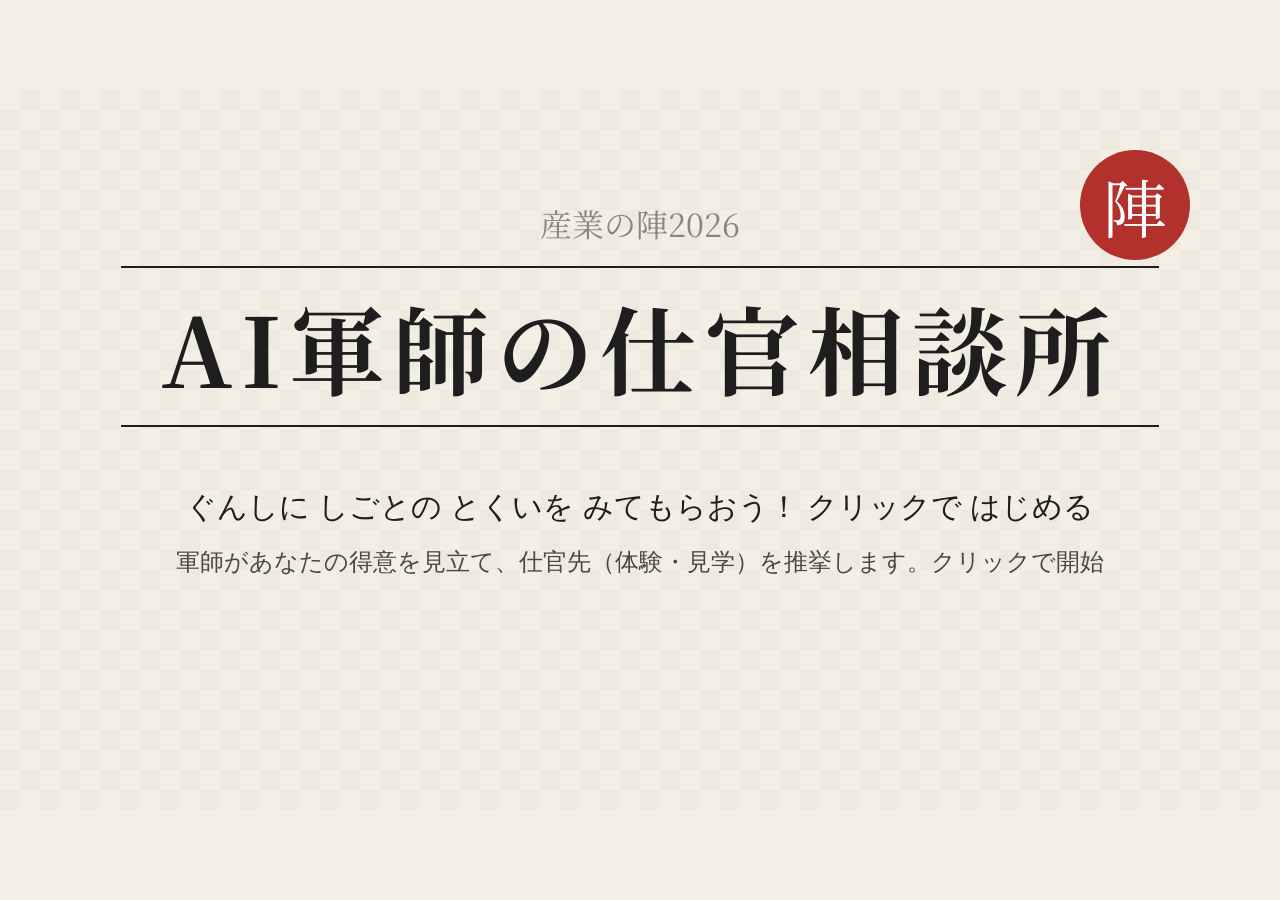
==== sj2026-gunshi/index.html @ 860c7b77 "AI軍師ゲーム v2: 年齢6段階・三の陣ドラッグ化・デモアニメ（PRJ-110） - 診断ロジック v2: 年齢 6 段階（未就学児〜大人以上）、閾値 6 組×4 ゲーム、scoreGame(gam" ====
<!doctype html>
<html lang="ja">
<head>
<meta charset="utf-8">
<meta name="viewport" content="width=device-width, initial-scale=1">
<meta name="robots" content="noindex,nofollow">
<title>AI軍師の仕官相談所</title>
<link rel="preconnect" href="https://fonts.googleapis.com">
<link rel="preconnect" href="https://fonts.gstatic.com" crossorigin>
<!-- Web フォント（D-27）: 非ブロック読込。media=print の間は描画を待たず、読めたら all に切替。失敗時は print.css の font-family フォールバック -->
<link rel="stylesheet" href="https://fonts.googleapis.com/css2?family=BIZ+UDPGothic:wght@400;700&family=Noto+Serif+JP:wght@400;700;900&display=swap" media="print" onload="this.media='all'">
<link rel="stylesheet" href="css/game.css">
<link rel="stylesheet" href="css/demo.css">
<link rel="stylesheet" href="css/print.css" media="all">
</head>
<body>
<div id="app"><div id="stage"></div></div>
<div id="sheet"></div>
<!-- 読込順は固定: params → data → logic（PRJ-105 無変更コピー）→ ゲーム -->
<script src="shindan/shindan_params.js"></script>
<script src="shindan/shindan_data.js"></script>
<script src="shindan/shindan_logic.js"></script>
<script src="js/texts.js"></script>
<script src="js/pure.js"></script>
<script src="js/demo.js"></script>
<script src="js/stage.js"></script>
<script src="js/net.js"></script>
<script src="js/g1.js"></script>
<script src="js/g2.js"></script>
<script src="js/g3.js"></script>
<script src="js/g4.js"></script>
<script src="js/result.js"></script>
<script src="js/app.js"></script>
</body>
</html>
---- sj2026-gunshi/css/game.css ----
/* 産業の陣2026 AI軍師の仕官相談所 — 画面（和風シンプル。A-4）。画像・Web フォント・CDN なし */
:root {
  --washi: #f4efe4; --sumi: #1e1e1e; --usuzumi: #8a8580; --shu: #b3312c; --ai: #1f3a5c;
  --matsu: #3d6b4f; --kin: #a8873a; --ita: #d9b98a;
  --mincho: "Yu Mincho", "Hiragino Mincho ProN", "Noto Serif JP", serif;
  --gothic: "Yu Gothic UI", "Meiryo", "Hiragino Sans", sans-serif;
}
* { box-sizing: border-box; }
html, body { margin: 0; padding: 0; width: 100%; height: 100%; overflow: hidden; background: var(--washi); color: var(--sumi); font-family: var(--gothic); }
#app { position: fixed; inset: 0; overflow: hidden; background: var(--washi); }
#stage {
  position: absolute; left: 0; top: 0; width: 1280px; height: 720px; transform-origin: 0 0; overflow: hidden;
  font-size: 24px; user-select: none; -webkit-user-select: none;
  background-color: var(--washi);
  background-image: linear-gradient(45deg, rgba(30,30,30,.025) 25%, transparent 25%, transparent 75%, rgba(30,30,30,.025) 75%),
                    linear-gradient(45deg, rgba(30,30,30,.025) 25%, transparent 25%, transparent 75%, rgba(30,30,30,.025) 75%);
  background-size: 40px 40px; background-position: 0 0, 20px 20px;
}
#stage > * { position: absolute; }
.screen { inset: 0; padding: 40px 60px; text-align: center; }
h1, h2, h3 { font-family: var(--mincho); font-weight: 700; margin: 0; }

/* ボタン */
.btn { font-family: var(--gothic); font-size: 26px; min-width: 64px; min-height: 64px; padding: 10px 28px; border: 2px solid var(--ai);
  border-radius: 6px; background: var(--ai); color: #fff; cursor: pointer; }
.btn:hover { border-width: 4px; padding: 8px 26px; }
.btn.big { font-size: 32px; min-width: 260px; min-height: 84px; }
.btn.sub { background: var(--washi); color: var(--ai); }
.btn.small { font-size: 22px; min-height: 48px; padding: 6px 16px; }
.btn:disabled { opacity: .45; cursor: default; }

/* 枠（墨線＋角の菱形） */
.frame, .s3 .card, .s4-card, .s2-fig { border: 2px solid var(--sumi); position: relative; }

/* S0 */
.s0 { cursor: pointer; padding-top: 110px; }
.s0-seal { position: absolute; left: 1080px; top: 60px; width: 110px; height: 110px; border-radius: 50%; background: var(--shu); color: #fff;
  font-family: var(--mincho); font-size: 64px; line-height: 110px; text-align: center; }
.s0-sub { font-family: var(--mincho); font-size: 32px; color: var(--usuzumi); }
.s0-title { font-size: 96px; letter-spacing: .08em; margin: 20px 0 60px; border-top: 2px solid var(--sumi); border-bottom: 2px solid var(--sumi); display: inline-block; padding: 10px 40px; }
.s0-child { font-size: 30px; margin-bottom: 18px; }
.s0-adult { font-size: 24px; color: #4a4744; }
.s0-test { margin-top: 30px; font-size: 22px; color: var(--shu); }

/* S1 */
.s1-q { font-family: var(--mincho); font-size: 40px; margin: 18px 0 16px; }
.s1-days { display: flex; justify-content: center; gap: 24px; }
.s1-days .btn { background: var(--washi); color: var(--ai); font-size: 34px; min-width: 180px; }
.s1-days .btn.on { background: var(--ai); color: #fff; }
.s1 { padding-left: 40px; padding-right: 40px; }
/* 年齢 6 択: 3 列×2 行（380×120・間隔 30。PRJ-110 §3-4） */
.s1-ages { display: grid; grid-template-columns: repeat(3, 380px); gap: 30px; justify-content: center; margin-top: 10px; }
.s1-agecell { width: 380px; }
.s1-ages .btn { width: 380px; height: 120px; font-size: 34px; }
.s1-help { font-size: 22px; margin-top: 10px; color: #4a4744; }
.s1-wait { margin-top: 30px; font-size: 26px; color: var(--usuzumi); }

/* S2 説明（PRJ-110 B-3: 図枠 640×360 のデモ。縦 進行 40／陣名 72〜136／図 150〜510／説明 522〜592／時間 598〜626／はじめ！ 636〜700） */
.s2-prog { font-size: 24px; line-height: 28px; color: var(--usuzumi); }
.s2-name { font-size: 56px; line-height: 64px; margin: 4px 0 14px; }
.s2-fig { width: 640px; height: 360px; margin: 0 auto 12px; padding: 0; overflow: hidden; background: #fffaf0; }
.s2-text { font-size: 26px; line-height: 1.35; max-width: 1100px; margin: 0 auto 6px; }
.s2-time { display: inline-block; font-size: 22px; line-height: 28px; color: #4a4744; margin-bottom: 10px; }
.s2-help { display: inline-block; font-size: 22px; line-height: 28px; color: #4a4744; margin: 0 24px 10px 0; }
.s2 .btn.big { display: block; margin: 0 auto; min-height: 64px; font-size: 30px; padding: 6px 28px; }
.s2 .btn.big:hover { padding: 4px 26px; }

/* 重ね札 */
.overlay { inset: 0; display: flex; align-items: center; justify-content: center; z-index: 50; }
.overlay.count { font-family: var(--mincho); font-size: 220px; color: var(--shu); background: rgba(244,239,228,.7); }
.overlay.endmark { font-family: var(--mincho); font-size: 120px; color: #fff; }
.overlay.endmark::before { content: ""; position: absolute; width: 560px; height: 240px; background: var(--shu); border-radius: 12px; z-index: -1; }
.overlay.endmark.done::before { background: var(--ai); }
.overlay.ask { background: rgba(30,30,30,.35); }
.ask-box, .staff-box { background: var(--washi); border: 2px solid var(--sumi); padding: 40px 60px; text-align: center; min-width: 520px; }
.ask-text { font-family: var(--mincho); font-size: 48px; margin-bottom: 20px; }
.ask-bar { height: 12px; background: #ddd6c8; margin-bottom: 24px; }
.ask-fill { height: 100%; background: var(--shu); animation: shrink linear forwards; }
@keyframes shrink { from { width: 100%; } to { width: 0; } }
.overlay.staff { background: rgba(30,30,30,.45); z-index: 80; }
.staff-box { text-align: left; font-size: 22px; }
.staff-box h3 { font-size: 30px; margin-bottom: 12px; }
.staff-line { margin: 6px 0; }
.staff-row { margin-top: 14px; display: flex; gap: 10px; align-items: center; }
.staff-row input { font-size: 22px; padding: 6px; width: 200px; }

/* 陣の上部 */
.game { inset: 0; }
.game > * { position: absolute; }
.hud { left: 0; top: 0; width: 1280px; height: 80px; position: absolute; border-bottom: 2px solid var(--sumi); background: rgba(244,239,228,.92); z-index: 5; }
.hud-title { position: absolute; left: 30px; top: 18px; font-family: var(--mincho); font-size: 34px; font-weight: 700; }
.hud-bar { position: absolute; left: 400px; top: 30px; width: 560px; height: 20px; border: 2px solid var(--sumi); background: #fff; }
.hud-fill { height: 100%; width: 100%; background: var(--ai); }
.hud-sec { position: absolute; left: 975px; top: 18px; font-size: 34px; width: 70px; }
.hud-prog { position: absolute; right: 30px; top: 24px; font-size: 24px; color: #4a4744; }
.hud.warn .hud-fill { background: var(--shu); } .hud.warn .hud-sec { color: var(--shu); }

/* 一の陣 */
.g1-svg { position: absolute; left: 0; top: 0; width: 1280px; height: 720px; touch-action: none; }
.g1-board { fill: var(--ita); stroke: var(--sumi); stroke-width: 2; }
.g1-band { fill: none; stroke: rgba(255,255,255,.55); stroke-linecap: round; stroke-linejoin: round; }
.g1-ink { fill: none; stroke: var(--sumi); stroke-width: 4; stroke-linecap: round; }
.g1-trace { fill: none; stroke: var(--ai); stroke-width: 3; opacity: .7; }
.g1-start { fill: var(--shu); } .g1-end { fill: var(--sumi); } .g1-mark { fill: none; stroke: var(--shu); stroke-width: 3; }
.g1-count { left: 1110px; top: 600px; font-size: 32px; font-family: var(--mincho); }

/* 二の陣 */
.g2-board { border: 2px solid var(--sumi); background: #efe6d2; }
.g2-tray { border: 2px dashed var(--usuzumi); }
.g2-shadow { background: #b9b2a6; }
.g2-part { background: var(--ita); border: 2px solid var(--sumi); cursor: grab; touch-action: none; z-index: 3; }
.g2-part.drag { z-index: 10; box-shadow: 4px 4px 0 rgba(30,30,30,.25); }
.g2-part.fixed { cursor: default; background: #e6c899; z-index: 2; }
.tri { clip-path: polygon(0 0, 0 100%, 100% 100%); }
.g2-part.tri { border: 0; background: linear-gradient(45deg, var(--sumi) 0, var(--ita) 0); background: var(--ita); }
.shake { animation: shake .35s; }
@keyframes shake { 0%,100% { margin-left: 0; } 25% { margin-left: -10px; } 75% { margin-left: 10px; } }

/* 三の陣 v2（PRJ-110 B-2: ドラッグ・レーン 1〜3・蔵 2〜5・影・自動 missed の表示） */
.g3 { touch-action: none; }
.g3-belt { background: repeating-linear-gradient(90deg, #c9c2b5 0 38px, #bdb5a7 38px 40px); border-top: 2px solid var(--sumi); border-bottom: 2px solid var(--sumi); }
.g3-bin { border: 2px solid var(--sumi); background: rgba(255,255,255,.4); text-align: center; }
.g3-mark { font-size: 80px; margin-top: 18px; line-height: 1; }
.g3-name { font-family: var(--mincho); font-size: 34px; margin-top: 10px; }
.g3-box { width: 90px; height: 90px; background: #fff; border: 2px solid var(--sumi); text-align: center; line-height: 86px; font-size: 52px; z-index: 3; }
.g3-box.held { z-index: 10; box-shadow: 4px 4px 0 rgba(30,30,30,.25); }
.g3-box.drop { transition: left .35s, top .35s, opacity .35s; opacity: .2; }
.g3-box.fall { transition: top .5s ease-in, opacity .5s; opacity: 0; }
.g3-shadow { display: none; width: 90px; height: 90px; border: 2px dashed var(--usuzumi); z-index: 2; }
.g3-miss { font-family: var(--mincho); font-size: 48px; font-weight: 700; color: var(--shu); text-align: center; line-height: 100px; z-index: 11;
  animation: g3miss .9s ease-out forwards; }
@keyframes g3miss { 0% { opacity: 0; transform: translateY(20px); } 20% { opacity: 1; transform: translateY(0); } 70% { opacity: 1; } 100% { opacity: 0; } }
.c-shu { color: var(--shu); } .c-ai { color: var(--ai); } .c-matsu { color: var(--matsu); } .c-kin { color: var(--kin); } .c-sumi { color: var(--sumi); }

/* 四の陣 */
.g4-cell { position: absolute; border: 1px solid var(--usuzumi); background: #fffaf0; font-size: 28px; text-align: center; line-height: 88px; }
.g4-cell.wall { background: #7d746a; color: #fff; font-family: var(--mincho); }
.g4-goal { position: absolute; background: var(--kin); color: #fff; text-align: center; line-height: 70px; font-family: var(--mincho); font-size: 34px; }
.g4-lift { position: absolute; background: var(--ai); color: #fff; border-radius: 8px; text-align: center; line-height: 74px; font-size: 34px; transition: left .25s, top .25s; z-index: 2; }
.g4-grid { border: 2px solid var(--sumi); }
.g4-panel { border: 2px solid var(--sumi); padding: 20px; background: rgba(255,255,255,.4); }
.g4-label { font-size: 24px; margin-bottom: 10px; }
.g4-slots { display: flex; gap: 8px; margin-bottom: 20px; }
.g4-slot { width: 56px; height: 64px; border: 2px solid var(--sumi); background: #fff; font-size: 36px; text-align: center; line-height: 60px; }
.g4-btns { display: grid; grid-template-columns: repeat(4, 96px); gap: 12px; margin-bottom: 16px; }
.g4-btns .btn { font-size: 40px; text-align: center; line-height: 44px; }
.g4-del, .g4-go { display: inline-block; margin-right: 12px; text-align: center; line-height: 44px; }
.g4-go { background: var(--shu); border-color: var(--shu); font-size: 32px; }
.g4-msg { margin-top: 18px; font-size: 30px; color: var(--shu); min-height: 40px; }

/* S3 問い */
.s3-head { font-size: 26px; color: var(--usuzumi); }
.s3-text { font-size: 48px; margin: 16px 0 40px; }
.s3-cards { display: flex; justify-content: center; gap: 18px; }
.s3 .card { background: #fffaf0; color: var(--sumi); border-color: var(--sumi); width: 210px; min-height: 260px; display: flex; flex-direction: column; align-items: center; justify-content: flex-start; padding: 14px 10px; }
.s3-cards.n3 .card { width: 320px; }
.card-no { font-size: 22px; color: var(--usuzumi); align-self: flex-start; }
.card-icon svg { width: 120px; height: 90px; }
.card-label { font-size: 26px; margin-top: 10px; line-height: 1.4; }
.s3-hint { margin-top: 30px; font-size: 22px; color: #4a4744; }
.i-ita { fill: var(--ita); stroke: var(--sumi); stroke-width: 2; } .i-line { fill: none; stroke: var(--sumi); stroke-width: 3; }
.i-spark { fill: var(--shu); } .i-paper { fill: #fff; stroke: var(--sumi); stroke-width: 2; } .i-fill { fill: var(--sumi); } .i-q { font-size: 44px; text-anchor: middle; fill: var(--usuzumi); }

/* S4 見立て */
.s4 { padding-top: 24px; }
.s4-head { font-family: var(--mincho); font-size: 34px; }
.s4-type { margin: 10px auto 10px; }
.s4-main { font-family: var(--mincho); font-size: 76px; font-weight: 700; color: var(--shu); }
.s4-kana { font-size: 24px; color: #4a4744; }
.s4-sub { font-size: 30px; margin-top: 4px; }
.s4-msg { font-size: 24px; color: var(--shu); margin-bottom: 6px; }
.s4-cards { display: flex; gap: 12px; justify-content: center; margin: 10px 0 18px; }
.s4-card { width: 220px; min-height: 190px; background: #fffaf0; padding: 10px; text-align: left; font-size: 20px; }
.s4-card.honmei { border: 4px solid var(--kin); }
.s4-hon { color: var(--kin); font-weight: 700; font-size: 22px; }
.s4-kind { color: #4a4744; }
.s4-pname { font-weight: 700; font-size: 22px; line-height: 1.35; }
.s4-ename { font-size: 18px; color: #4a4744; margin-top: 4px; }
.s4-btns { display: flex; gap: 30px; justify-content: center; }
.s5 { left: 340px; top: 230px; width: 600px; padding: 40px; background: var(--washi); border: 2px solid var(--sumi); text-align: center; z-index: 40; }
.s5-text { font-family: var(--mincho); font-size: 40px; margin-bottom: 24px; }

/* デバッグ表示（?debug=1） */
.debug { position: fixed; right: 0; bottom: 0; max-width: 460px; max-height: 60vh; overflow: auto; margin: 0; padding: 6px;
  font: 11px/1.3 monospace; background: rgba(255,255,255,.9); color: #000; border: 1px solid #888; z-index: 999; }

/* 推挙状（画面では非表示。見た目・寸法は print.css〔media=all〕に集約。ここは画面外配置と計測用だけ） */
#sheet { display: none; width: 186mm; }
#sheet.measure { display: block; position: absolute; left: -10000px; top: 0; visibility: hidden; }
---- sj2026-gunshi/css/demo.css ----
/* 説明画面 S2 のデモアニメ（PRJ-110 §3-5・付録 B-3。PRJ-109 demo_proto から移植）。
   色・書体は game.css の変数と部品（.hud .g1-* .g2-* .g3-* .g4-* .c-*）を使い、ここでは重複定義しない（R-7: @font-face・font-family を書かない）。
   図枠 .s2-fig（640×360）の中に 1280×720 の論理座標を 0.5 倍で描く。動きはすべて CSS keyframes。
   DOM は js/demo.js が組み、S2 を離れるときに unmount で丸ごと外す（R-6。ゲーム中は走らない） */
.demo-stage { position: relative; width: 100%; height: 100%; overflow: hidden; pointer-events: none; }
.demo-inner { position: absolute; left: 0; top: 0; width: 1280px; height: 720px; transform: scale(.5); transform-origin: 0 0; background: var(--washi); }
.demo-inner > * { position: absolute; }
.demo-inner .hud-fill { width: 100%; }

/* 手カーソル（矢印＋押している間の朱の輪） */
.dm-cur { width: 36px; height: 48px; z-index: 30; }
.dm-cur svg { position: absolute; left: -3px; top: -3px; width: 36px; height: 48px; filter: drop-shadow(2px 2px 0 rgba(30,30,30,.25)); }
.dm-cur path { fill: #fff; stroke: var(--sumi); stroke-width: 2; stroke-linejoin: round; }
.dm-cur .ring { position: absolute; left: -17px; top: -17px; width: 34px; height: 34px; border-radius: 50%; border: 3px solid var(--shu); opacity: 0; }

/* ---- d1 一の陣（5 秒）: カーソルが墨線をなぞり、なぞった跡（藍）が残る ---- */
.dm-d1 .g1-band { stroke-width: 24; }
.dm-trace { fill: none; stroke: var(--ai); stroke-width: 10; stroke-linecap: round; opacity: .55; stroke-dasharray: 100; stroke-dashoffset: 100; animation: dm-d1trace 5s linear infinite; }
.dm-d1cur { offset-path: path("M290 500 Q640 240 990 500"); offset-rotate: 0deg; offset-anchor: 0 0; animation: dm-d1cur 5s linear infinite; }
.dm-d1cur .ring { animation: dm-d1ring 5s linear infinite; }
@keyframes dm-d1cur   { 0% { offset-distance: 0%; opacity: 0; } 10% { offset-distance: 0%; opacity: 1; } 20% { offset-distance: 0%; } 84% { offset-distance: 100%; } 100% { offset-distance: 100%; opacity: 1; } }
@keyframes dm-d1trace { 0%, 20% { stroke-dashoffset: 100; } 84%, 100% { stroke-dashoffset: 0; } }
@keyframes dm-d1ring  { 0%, 18% { opacity: 0; transform: scale(.5); } 20%, 84% { opacity: 1; transform: scale(1); } 86%, 100% { opacity: 0; } }

/* ---- d2 二の陣（5 秒）: 置き場の立て板を影へドラッグ、吸着して固定色に ---- */
.dm-d2part { animation: dm-d2part 5s ease-in-out infinite; }
.dm-d2cur { animation: dm-d2cur 5s ease-in-out infinite; }
.dm-d2cur .ring { animation: dm-d2ring 5s linear infinite; }
@keyframes dm-d2part { 0%, 20% { transform: translate(0,0); box-shadow: none; background: var(--ita); }
  22% { box-shadow: 4px 4px 0 rgba(30,30,30,.25); }
  70% { transform: translate(-730px, 80px); box-shadow: 4px 4px 0 rgba(30,30,30,.25); background: var(--ita); }
  76%, 100% { transform: translate(-730px, 80px); box-shadow: none; background: #e6c899; } }
@keyframes dm-d2cur  { 0% { left: 700px; top: 440px; } 16%, 20% { left: 980px; top: 330px; } 70%, 100% { left: 250px; top: 410px; } }
@keyframes dm-d2ring { 0%, 18% { opacity: 0; transform: scale(.5); } 20%, 72% { opacity: 1; transform: scale(1); } 74%, 100% { opacity: 0; } }

/* ---- d3 三の陣（6 秒。レーン別 3 本 d3-1／d3-2／d3-3）: 荷をつかむ → 押さえている間も影（元の位置）がベルトを進む → 同じマークの蔵へ落とす ----
   盤面は pure.js の g3Layout（ベルト y・蔵の矩形）と同じ。背景の荷はベルトを 6 秒で通過（約 232px/秒。実ゲームより速い） */
.dm-flow { animation: dm-flow 6s linear infinite; }
.dm-shadow { width: 90px; height: 90px; border: 2px dashed var(--usuzumi); z-index: 2; opacity: 0; animation: dm-flow 6s linear infinite, dm-shadowop 6s linear infinite; }
.dm-d3box { z-index: 6; }
.dm-d3cur .ring { animation: dm-d3ring 6s linear infinite; }
@keyframes dm-flow { from { transform: translateX(-90px); } to { transform: translateX(1300px); } }
@keyframes dm-shadowop { 0%, 26.6% { opacity: 0; } 26.7%, 60% { opacity: 1; } 60.1%, 100% { opacity: 0; } }
@keyframes dm-d3ring { 0%, 25% { opacity: 0; transform: scale(.5); } 27%, 60% { opacity: 1; transform: scale(1); } 62%, 100% { opacity: 0; } }
/* d3-1: 1 レーン（ベルト y 240・荷 y 245）・蔵 2（幅 590）。▲ を二番蔵（中心 x 945・y 590）へ */
.dm-d3a-box { animation: dm-d3a-box 6s linear infinite; }
.dm-d3a-cur { animation: dm-d3a-cur 6s ease-in-out infinite; }
@keyframes dm-d3a-box { 0% { transform: translate(-90px, 0); opacity: 1; } 26.7% { transform: translate(281px, 0); }
  36.7% { transform: translate(420px, 0); box-shadow: 4px 4px 0 rgba(30,30,30,.25); }
  60% { transform: translate(900px, 300px); opacity: 1; box-shadow: 4px 4px 0 rgba(30,30,30,.25); }
  66% { transform: translate(900px, 300px); opacity: .2; box-shadow: none; } 66.1%, 100% { opacity: 0; transform: translate(900px, 300px); } }
@keyframes dm-d3a-cur { 0%, 8% { left: 640px; top: 440px; } 26.7% { left: 326px; top: 290px; } 36.7% { left: 465px; top: 290px; }
  60%, 66% { left: 945px; top: 590px; } 80%, 100% { left: 640px; top: 440px; } }
/* d3-2: 2 レーン（ベルト y 170／290）・蔵 3（幅 386.67）。2 本目の ■ を三番蔵（中心 x 1047・y 590）へ */
.dm-d3b-box { animation: dm-d3b-box 6s linear infinite; }
.dm-d3b-cur { animation: dm-d3b-cur 6s ease-in-out infinite; }
@keyframes dm-d3b-box { 0% { transform: translate(-90px, 0); opacity: 1; } 26.7% { transform: translate(281px, 0); }
  36.7% { transform: translate(420px, 0); box-shadow: 4px 4px 0 rgba(30,30,30,.25); }
  60% { transform: translate(1002px, 250px); opacity: 1; box-shadow: 4px 4px 0 rgba(30,30,30,.25); }
  66% { transform: translate(1002px, 250px); opacity: .2; box-shadow: none; } 66.1%, 100% { opacity: 0; transform: translate(1002px, 250px); } }
@keyframes dm-d3b-cur { 0%, 8% { left: 640px; top: 440px; } 26.7% { left: 326px; top: 340px; } 36.7% { left: 465px; top: 340px; }
  60%, 66% { left: 1047px; top: 590px; } 80%, 100% { left: 640px; top: 440px; } }
/* d3-3: 3 レーン（ベルト y 130／240／350）・蔵 4（幅 285）。2 本目の ◆ を四番蔵（中心 x 1097・y 590）へ */
.dm-d3c-box { animation: dm-d3c-box 6s linear infinite; }
.dm-d3c-cur { animation: dm-d3c-cur 6s ease-in-out infinite; }
@keyframes dm-d3c-box { 0% { transform: translate(-90px, 0); opacity: 1; } 26.7% { transform: translate(281px, 0); }
  36.7% { transform: translate(420px, 0); box-shadow: 4px 4px 0 rgba(30,30,30,.25); }
  60% { transform: translate(1052px, 300px); opacity: 1; box-shadow: 4px 4px 0 rgba(30,30,30,.25); }
  66% { transform: translate(1052px, 300px); opacity: .2; box-shadow: none; } 66.1%, 100% { opacity: 0; transform: translate(1052px, 300px); } }
@keyframes dm-d3c-cur { 0%, 8% { left: 640px; top: 460px; } 26.7% { left: 326px; top: 290px; } 36.7% { left: 465px; top: 290px; }
  60%, 66% { left: 1097px; top: 590px; } 80%, 100% { left: 640px; top: 460px; } }

/* ---- d4 四の陣（6 秒）: 命令ボタンを押すたびにタイルが並び、「しゅつじん」でフォークリフトが 1 手 0.3 秒で動く ---- */
.dm-d4 .g4-cell { width: 90px; height: 90px; }
.dm-d4 .g4-goal { width: 70px; height: 70px; }
.dm-d4 .g4-lift { width: 74px; height: 74px; transition: none; animation: dm-d4lift 6s linear infinite; }
.dm-d4 .g4-slot span { opacity: 0; }
.dm-d4 .g4-msg { margin: 0; opacity: 0; animation: dm-d4msg 6s linear infinite; }
.dm-btn { font-size: 40px; width: 96px; height: 64px; line-height: 60px; text-align: center; border: 2px solid var(--ai); border-radius: 6px; background: var(--ai); color: #fff; }
.dm-btn.dm-del { font-size: 22px; width: 140px; }
.dm-btn.dm-go { background: var(--shu); border-color: var(--shu); font-size: 32px; width: 140px; }
.dm-d4cur { animation: dm-d4cur 6s ease-in-out infinite; }
.dm-d4cur .ring { animation: dm-d4ring 6s linear infinite; }
.dm-s1 span { animation: dm-d4s1 6s step-end infinite; } .dm-s2 span { animation: dm-d4s2 6s step-end infinite; } .dm-s3 span { animation: dm-d4s3 6s step-end infinite; }
.dm-s4 span { animation: dm-d4s4 6s step-end infinite; } .dm-s5 span { animation: dm-d4s5 6s step-end infinite; }
@keyframes dm-d4s1 { 0% { opacity: 0; } 8.3% { opacity: 1; } 92% { opacity: 0; } 100% { opacity: 0; } }
@keyframes dm-d4s2 { 0% { opacity: 0; } 16.7% { opacity: 1; } 92% { opacity: 0; } 100% { opacity: 0; } }
@keyframes dm-d4s3 { 0% { opacity: 0; } 25% { opacity: 1; } 92% { opacity: 0; } 100% { opacity: 0; } }
@keyframes dm-d4s4 { 0% { opacity: 0; } 33.3% { opacity: 1; } 92% { opacity: 0; } 100% { opacity: 0; } }
@keyframes dm-d4s5 { 0% { opacity: 0; } 41.7% { opacity: 1; } 92% { opacity: 0; } 100% { opacity: 0; } }
@keyframes dm-d4cur { 0% { left: 900px; top: 520px; } 5%, 20% { left: 710px; top: 312px; } 23%, 45% { left: 1034px; top: 312px; } 48%, 90% { left: 870px; top: 402px; } 100% { left: 900px; top: 520px; } }
@keyframes dm-d4ring { 0%, 8% { opacity: 0; } 8.3%, 11% { opacity: 1; } 11.3%, 16.4% { opacity: 0; } 16.7%, 19.4% { opacity: 1; } 19.7%, 24.7% { opacity: 0; }
  25%, 27.7% { opacity: 1; } 28%, 33% { opacity: 0; } 33.3%, 36% { opacity: 1; } 36.3%, 41.4% { opacity: 0; } 41.7%, 44.4% { opacity: 1; } 44.7%, 52.7% { opacity: 0; }
  53%, 56% { opacity: 1; } 56.3%, 100% { opacity: 0; } }
/* フォークリフト: (0,4)→(0,3)→(0,2)→(1,2)→(2,2)→(3,2)=荷 */
@keyframes dm-d4lift { 0%, 58% { left: 108px; top: 508px; } 63% { left: 108px; top: 418px; } 68% { left: 108px; top: 328px; } 73% { left: 198px; top: 328px; }
  78% { left: 288px; top: 328px; } 83%, 92% { left: 378px; top: 328px; } 92.1%, 100% { left: 108px; top: 508px; } }
@keyframes dm-d4msg { 0%, 82% { opacity: 0; } 84%, 92% { opacity: 1; } 93%, 100% { opacity: 0; } }
---- sj2026-gunshi/css/print.css ----
/* 推挙状（設計変更票 #2・A-5 差し替え）。A4 縦・カラー印刷（モノクロでも塗り反転・枠の太さ・文字で読める）
   色は :root のトークン（sangyo-no-jin.jp の 10 色のうち使う分。AC-18'）だけ。短縮形・関数表記・色名は使わない
   画面でも読む（index.html で media=all）: 計測 fit() と印刷の寸法を一致させるため。#sheet の画面外配置と .measure は game.css */
:root {
  --sj-bg-mitate: #F0E9DA;       /* 見立て箱の地（生成り） */
  --sj-paper: #FFFFFF;      /* 紙の白 */
  --sj-ink: #222222;        /* 本文 */
  --sj-label: #41910F;      /* ラベル塗り・プログラム名の二重下線 */
  --sj-head: #054527;       /* 見出し・罫線・体験タグ・カード枠 */
  --sj-note: #8F7E58;      /* 注記の区切り・個人情報注記 */
  --sj-honmei: #B7282E;        /* 本命の枠と帯 */
  --sj-msg: #760005;   /* 体験 0 件の文言 */
  --sj-mincho: "Noto Serif JP", "Yu Mincho", "Hiragino Mincho ProN", "MS Mincho", serif;
  --sj-gothic: "BIZ UDPGothic", "BIZ UDGothic", "Yu Gothic UI", "Meiryo", sans-serif;
}
@page { size: A4 portrait; margin: 12mm; }

/* ---- 紙（幅 186mm = A4 − 12mm×2） ---- */
#sheet {
  box-sizing: border-box; font-family: var(--sj-gothic); color: var(--sj-ink); background: var(--sj-paper);
  font-size: 9pt; line-height: 1.45; letter-spacing: .02em;
  -webkit-print-color-adjust: exact; print-color-adjust: exact;
}

/* ---- 表題行: 推挙状（左）＋肩書き 2 行（右） ---- */
.sh-head { display: flex; align-items: flex-end; justify-content: space-between; }
.sh-title { font-family: var(--sj-mincho); font-weight: 900; font-size: 30pt; letter-spacing: .1em; color: var(--sj-head); line-height: 1.1; }
.sh-subs { text-align: right; color: var(--sj-head); font-size: 9pt; line-height: 1.4; }
.sh-sub.sub1 { font-weight: 700; }
.sh-sub.sub2 { font-weight: 400; }

/* 二重線（1px 線 2 本・間隔 6px・全幅） */
.sh-rule { box-sizing: content-box; height: 5px; border-top: 1px solid var(--sj-head); border-bottom: 1px solid var(--sj-head); margin: 2mm 0; }

/* メタ行 */
.sh-meta { font-size: 8.5pt; text-align: right; color: var(--sj-ink); margin-bottom: 2mm; }

/* ---- 見立て箱（左 47%）＋軍師の一言（右 50%） ---- */
.sh-mitate-row { display: flex; align-items: stretch; justify-content: space-between; }
.sh-mitate { width: 47%; box-sizing: border-box; border: 2px solid var(--sj-head); border-radius: 16px; background: var(--sj-bg-mitate); padding: 3mm; }
.sh-mitate-h { font-size: 9pt; font-weight: 700; color: var(--sj-head); margin-bottom: 1mm; }
.sh-axis { display: flex; align-items: center; gap: 2mm; }
.sh-axis + .sh-axis { margin-top: 1mm; }
.sh-mark { flex: 0 0 auto; width: 5mm; height: 5mm; box-sizing: border-box; border-radius: 50%; border: 1px solid var(--sj-head);
  font-size: 7.5pt; line-height: 4.6mm; text-align: center; font-weight: 700; letter-spacing: 0; }
.sh-axis.main .sh-mark { background: var(--sj-head); color: var(--sj-paper); }
.sh-axis.sub .sh-mark { background: var(--sj-paper); color: var(--sj-head); }
.sh-word { font-family: var(--sj-mincho); line-height: 1.3; }
.sh-axis.main .sh-word { font-weight: 900; font-size: 20pt; color: var(--sj-head); }
.sh-axis.sub .sh-word { font-weight: 700; font-size: 13pt; color: var(--sj-ink); }
.sh-hitokoto { width: 50%; box-sizing: border-box; }
.sh-hitokoto-h { font-family: var(--sj-mincho); font-weight: 700; font-size: 10pt; color: var(--sj-head); margin-bottom: 1mm; }
.sh-hitokoto-body { font-size: 10.5pt; line-height: 1.6; color: var(--sj-ink); }

/* ---- カード 2 列グリッド ---- */
.sh-grid { display: grid; grid-template-columns: 1fr 1fr; gap: 3mm 4mm; grid-auto-rows: 1fr; margin-top: 3mm; }
.sh-card { position: relative; box-sizing: border-box; background: var(--sj-paper); border: 1px solid var(--sj-head); border-radius: 10px;
  padding: 2.5mm 3mm; page-break-inside: avoid; break-inside: avoid; }
/* 奇数枚目（5 枚目を含む）は左列。前提: .sh-grid の DOM の先頭はカード（.sh-card）であること。
   先頭に別要素を足すと奇数／偶数が反転して逆に効く（.sh-fixedblock は最後に置く）。AC-27 の computed 値 "1" の根拠 */
.sh-grid > .sh-card:nth-child(odd) { grid-column-start: 1; }
.sh-card.honmei { border: 3px solid var(--sj-honmei); }
.sh-c1 { display: flex; align-items: center; gap: 1.5mm; font-size: 9pt; color: var(--sj-ink); }
/* 本命帯: .sh-c1 の flex 末尾（margin-left:auto）に置く。出展者名が長くても帯の幅ぶんだけ折り返すので重ならない（absolute 配置と padding-right の定数は廃止） */
.sh-honmei { flex: 0 0 auto; margin-left: auto; align-self: flex-start; background: var(--sj-honmei); color: var(--sj-paper);
  font-size: 8pt; font-weight: 700; line-height: 1.5; padding: .5mm 2mm; border-radius: 4px; letter-spacing: 0; white-space: nowrap; }
.sh-kind { flex: 0 0 auto; box-sizing: border-box; font-size: 8pt; font-weight: 700; line-height: 1.6; padding: 0 1.5mm; border: 1px solid var(--sj-head); }
.sh-kind.taiken { background: var(--sj-head); color: var(--sj-paper); }
.sh-kind.kengaku { background: var(--sj-paper); color: var(--sj-head); }
.sh-ename { min-width: 0; }
.sh-c2 { font-family: var(--sj-mincho); font-weight: 700; font-size: 12pt; color: var(--sj-head); line-height: 1.3;
  border-bottom: 3px double var(--sj-label); padding-bottom: .5mm; margin: 1mm 0 1.5mm; }
.sh-rows { display: grid; grid-template-columns: 1fr 1fr; gap: 1mm 2mm; }
.sh-row { display: flex; align-items: flex-start; gap: 1.5mm; min-width: 0; }
.sh-label { flex: 0 0 auto; width: 4em; box-sizing: border-box; text-align: center; font-size: 8pt; font-weight: 700; line-height: 1.6;
  color: var(--sj-paper); background: var(--sj-label); border-radius: 4px; letter-spacing: 0; }
.sh-val { min-width: 0; font-size: 9pt; color: var(--sj-ink); line-height: 1.45; }
.sh-c5 { font-size: 7.5pt; line-height: 1.4; color: var(--sj-ink); border-top: 1px dotted var(--sj-note); margin-top: 1.5mm; padding-top: 1mm; }

/* 6 セル目（カードの次のセル）: 体験 0 件の文言＋定型文＋個人情報注記。カードが偶数枚なら 2 列分 */
.sh-fixedblock { box-sizing: border-box; font-size: 8pt; line-height: 1.45; color: var(--sj-ink); padding: 1mm 0; }
.sh-fixedblock.wide { grid-column: 1 / -1; }
.sh-msg { font-size: 9pt; font-weight: 700; color: var(--sj-msg); margin-bottom: 1mm; }
.sh-privacy { font-size: 7pt; color: var(--sj-note); margin-top: 1mm; text-align: right; }

/* fit() の 2 段目 */
#sheet.compact .sh-c5 { font-size: 7pt; line-height: 1.3; }
#sheet.compact .sh-card { padding: 2mm; }
#sheet.compact .sh-hitokoto-body { font-size: 10pt; }

/* ---- 印刷時: ゲーム画面を隠し、#sheet だけを紙に ---- */
@media print {
  html, body { background: var(--sj-paper); overflow: visible; height: auto; }
  #app, .debug { display: none !important; }
  #sheet { display: block !important; position: static; visibility: visible; width: auto; }
}
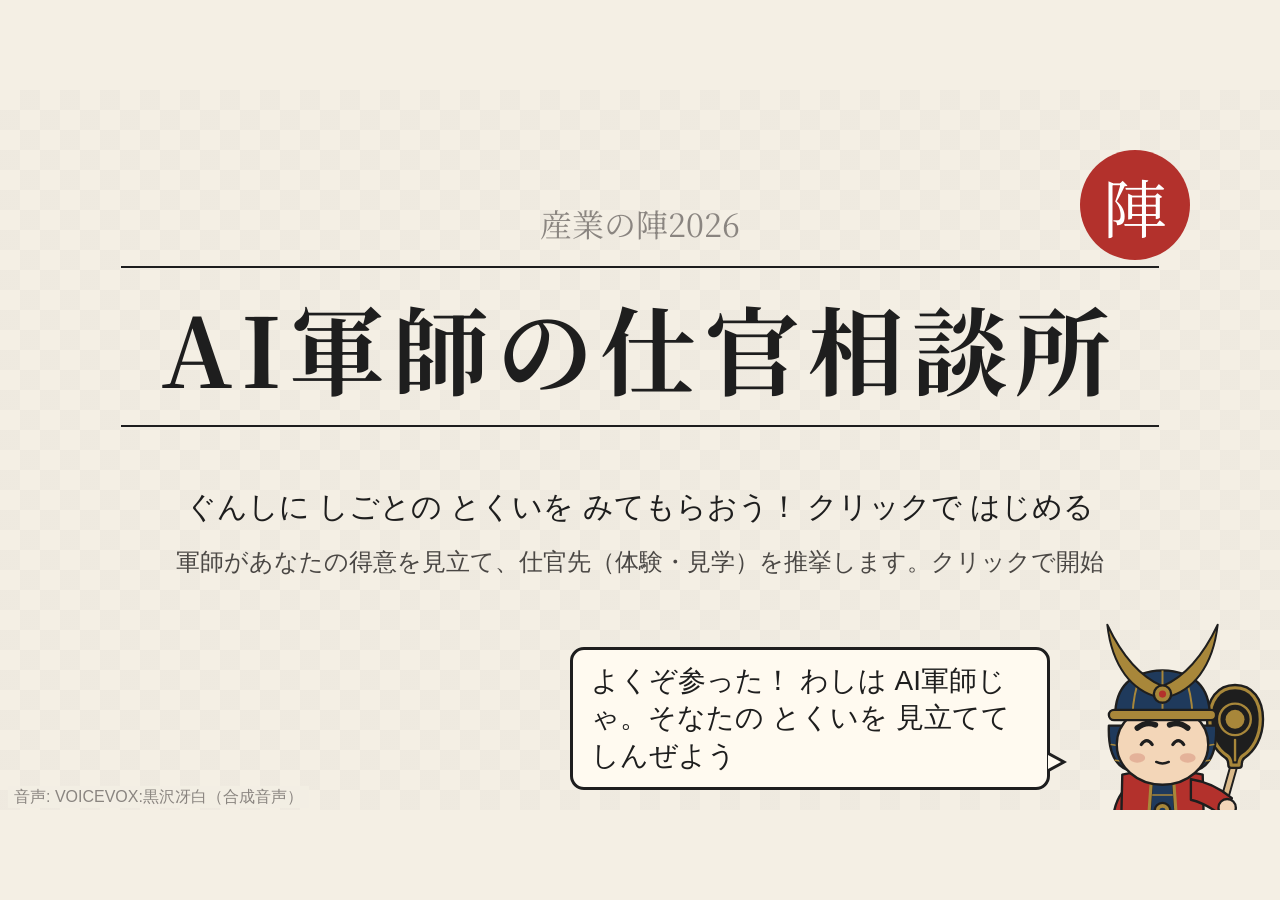
==== commit b339f77b: "Merge branch 'feature/gunshi-avatar' (PRJ-114)" ====
--- a/sj2026-gunshi/index.html
+++ b/sj2026-gunshi/index.html
@@ -11,6 +11,7 @@
 <link rel="stylesheet" href="https://fonts.googleapis.com/css2?family=BIZ+UDPGothic:wght@400;700&family=Noto+Serif+JP:wght@400;700;900&display=swap" media="print" onload="this.media='all'">
 <link rel="stylesheet" href="css/game.css">
 <link rel="stylesheet" href="css/demo.css">
+<link rel="stylesheet" href="css/gunshi.css">
 <link rel="stylesheet" href="css/print.css" media="all">
 </head>
 <body>
@@ -30,6 +31,10 @@
 <script src="js/g3.js"></script>
 <script src="js/g4.js"></script>
 <script src="js/result.js"></script>
+<!-- 軍師（PRJ-114）: セリフ表 → 口パク表 → 本体。stage.js の後・app.js の前 -->
+<script src="js/gunshi_lines.js"></script>
+<script src="js/gunshi_voice.js"></script>
+<script src="js/gunshi.js"></script>
 <script src="js/app.js"></script>
 </body>
 </html>
--- a/sj2026-gunshi/css/game.css
+++ b/sj2026-gunshi/css/game.css
@@ -140,6 +140,7 @@
 .g4-grid { border: 2px solid var(--sumi); }
 .g4-panel { border: 2px solid var(--sumi); padding: 20px; background: rgba(255,255,255,.4); }
 .g4-label { font-size: 24px; margin-bottom: 10px; }
+.g4-count { font-size: 30px; font-family: var(--mincho); }   /* 問題 n / N（PRJ-111） */
 .g4-slots { display: flex; gap: 8px; margin-bottom: 20px; }
 .g4-slot { width: 56px; height: 64px; border: 2px solid var(--sumi); background: #fff; font-size: 36px; text-align: center; line-height: 60px; }
 .g4-btns { display: grid; grid-template-columns: repeat(4, 96px); gap: 12px; margin-bottom: 16px; }
--- a/sj2026-gunshi/css/gunshi.css
+++ b/sj2026-gunshi/css/gunshi.css
@@ -0,0 +1,123 @@
+/* 軍師（PRJ-114 設計書 §3-2）: SVG の各パーツの色と動き・口 6 形の切替・吹き出し・reduced-motion */
+:root {
+  --gs-hada: #f3d6b8; --gs-kuchi: #7a2a24; --gs-shita: #c96a5a; --gs-tabi: #fffaf0;
+  --gs-hoho: rgba(179, 49, 44, .22);
+}
+
+/* --- SVG 本体 --- */
+.gs-svg { display: block; width: 100%; height: 100%; overflow: hidden; }  /* 上半身は viewBox の外を切る */
+.gs-svg .gs-line { stroke: var(--sumi); stroke-width: 3; stroke-linejoin: round; stroke-linecap: round; }
+.gs-svg .gs-hada { fill: var(--gs-hada); }
+.gs-svg .gs-ai { fill: var(--ai); }
+.gs-svg .gs-shu { fill: var(--shu); }
+.gs-svg .gs-kin { fill: var(--kin); }
+.gs-svg .gs-ita { fill: var(--ita); }
+.gs-svg .gs-matsu { fill: var(--matsu); }
+.gs-svg .gs-tabi { fill: var(--gs-tabi); }
+.gs-svg .gs-hoho { fill: var(--gs-hoho); }
+.gs-svg .gs-sumi { fill: var(--sumi); }
+.gs-svg .gs-white { fill: #fff; }
+.gs-svg .gs-kuchi { fill: var(--gs-kuchi); stroke: var(--sumi); stroke-width: 2; }
+.gs-svg .gs-shita { fill: var(--gs-shita); }
+.gs-svg .gs-kin-line { fill: none; stroke: var(--kin); stroke-width: 4; stroke-linecap: round; }
+.gs-svg .gs-brow { fill: none; stroke: var(--sumi); stroke-width: 7; stroke-linecap: round; }
+.gs-svg .gs-eyeline { fill: none; stroke: var(--sumi); stroke-width: 4; stroke-linecap: round; }
+
+/* 動かすパーツは view-box 基準・px で軸を指定（付録 B） */
+.gs-svg #gs-root, .gs-svg [data-part] { transform-box: view-box; }
+.gs-svg #gs-root { transform-origin: 150px 395px; animation: gs-sway 6s ease-in-out infinite; }
+.gs-svg [data-part="torso"] { transform-origin: 150px 304px; animation: gs-breath 3.6s ease-in-out infinite; }
+.gs-svg [data-part="head"] { transform-origin: 150px 215px; animation: gs-bob 3.6s ease-in-out infinite; }
+.gs-svg .gs-nod { transform-box: view-box; transform-origin: 150px 215px; }
+.gs-svg [data-part="arm-r"] { transform-origin: 196px 230px; }
+
+@keyframes gs-sway { 0%, 100% { transform: rotate(-1deg); } 50% { transform: rotate(1deg); } }
+@keyframes gs-breath { 0%, 100% { transform: scaleY(1); } 50% { transform: scaleY(1.015); } }
+@keyframes gs-bob { 0%, 100% { transform: translateY(0); } 50% { transform: translateY(1.5px); } }
+@keyframes gs-gunbai-kazasu { 0% { transform: rotate(-10deg); } 100% { transform: rotate(-2deg); } }
+@keyframes gs-gunbai-aogu { 0% { transform: rotate(-7deg); } 100% { transform: rotate(7deg); } }
+@keyframes gs-nodding { 0%, 100% { transform: rotate(-2deg); } 50% { transform: rotate(2deg); } }
+@keyframes gs-gunbai-kakageru {
+  0% { transform: rotate(0); } 35% { transform: rotate(-30deg); } 70% { transform: rotate(-30deg); } 100% { transform: rotate(0); }
+}
+
+/* 軍配: 板は黒漆・縁は金。首 (248,198) を軸に扇ぐ */
+.gs-svg .gs-gunbai-ita { fill: var(--sumi); stroke: var(--kin); stroke-width: 4; stroke-linejoin: round; }
+.gs-svg [data-part="gunbai"] { transform-origin: 248px 198px; }
+
+/* 話す時: 軍配を軽く掲げて扇ぐ・うなずく */
+.gs-svg.talking [data-part="arm-r"] { animation: gs-gunbai-kazasu .6s ease-in-out infinite alternate; }
+.gs-svg.talking [data-part="gunbai"] { animation: gs-gunbai-aogu .3s ease-in-out infinite alternate; }
+.gs-svg.talking .gs-nod { animation: gs-nodding 1s ease-in-out infinite; }
+/* 開始時に 1 回だけ軍配を高く掲げる（talking より優先） */
+.gs-svg.gs-furu [data-part="arm-r"] { animation: gs-gunbai-kakageru .7s ease-in-out 1; }
+
+/* --- 眉（表情） --- */
+.gs-svg [data-part="brow-l"], .gs-svg [data-part="brow-r"] { transform-box: fill-box; transform-origin: center; transition: transform .2s; }
+.gs-svg[data-face="joy"] [data-part="brow-l"], .gs-svg[data-face="joy"] [data-part="brow-r"] { transform: translateY(-3px); }
+.gs-svg[data-face="surprise"] [data-part="brow-l"], .gs-svg[data-face="surprise"] [data-part="brow-r"] { transform: translateY(-5px); }
+.gs-svg[data-face="think"] [data-part="brow-l"] { transform: translateY(-2px) rotate(-12deg); }
+.gs-svg[data-face="think"] [data-part="brow-r"] { transform: translateY(2px) rotate(8deg); }
+
+/* --- 目: 開／閉／笑。まばたき・表情で切替 --- */
+.gs-svg [data-part="eyes-closed"], .gs-svg [data-part="eyes-joy"] { display: none; }
+.gs-svg .gs-eye { transform-box: fill-box; transform-origin: center; transition: transform .15s; }
+.gs-svg[data-face="surprise"] .gs-eye { transform: scale(1.35); }
+.gs-svg.gs-blink [data-part="eyes-open"] { display: none; }
+.gs-svg.gs-blink [data-part="eyes-closed"] { display: inline; }
+.gs-svg[data-face="joy"] [data-part="eyes-open"], .gs-svg[data-face="joy"] [data-part="eyes-closed"] { display: none; }
+.gs-svg[data-face="joy"] [data-part="eyes-joy"] { display: inline; }
+
+/* --- 口 6 形: data-mouth と同じ data-m だけ表示 --- */
+.gs-svg [data-m] { display: none; }
+.gs-svg[data-mouth="x"] [data-m="x"], .gs-svg[data-mouth="a"] [data-m="a"], .gs-svg[data-mouth="i"] [data-m="i"],
+.gs-svg[data-mouth="u"] [data-m="u"], .gs-svg[data-mouth="e"] [data-m="e"], .gs-svg[data-mouth="o"] [data-m="o"] { display: inline; }
+
+/* --- 吹き出し（T1 は preview 用の最小。位置・尾の向きは T3 で scene ごとに） --- */
+.gs-bubble {
+  position: absolute; max-width: 480px; padding: 12px 18px; background: #fffaf0; border: 3px solid var(--sumi);
+  border-radius: 14px; font-family: var(--gothic); font-size: 26px; line-height: 1.35; color: var(--sumi);
+  opacity: 0; transition: opacity .15s; pointer-events: none;
+}
+.gs-bubble.show { opacity: 1; }
+
+/* --- 常駐層（T3。設計書 §3-6）: #stage と同じ 1280×720・同じ transform。操作を一切受けない --- */
+#gunshi-layer {
+  position: absolute; left: 0; top: 0; width: 1280px; height: 720px; transform-origin: 0 0; overflow: hidden;
+  pointer-events: none; z-index: 60;
+}
+#gunshi-layer * { pointer-events: none; }
+#gunshi-layer .gs-box { position: absolute; }
+#gunshi-layer.gs-hide .gs-box, #gunshi-layer.gs-hide .gs-bubble { display: none; }
+#gunshi-layer .gs-bubble { width: max-content; }
+
+/* 吹き出しの尾（軍師のいる向き）: r＝右・l＝左・u＝上・d＝下 */
+.gs-bubble::before, .gs-bubble::after { content: ""; position: absolute; border-style: solid; border-color: transparent; display: none; }
+.gs-bubble.tail-r::before, .gs-bubble.tail-r::after,
+.gs-bubble.tail-l::before, .gs-bubble.tail-l::after,
+.gs-bubble.tail-u::before, .gs-bubble.tail-u::after,
+.gs-bubble.tail-d::before, .gs-bubble.tail-d::after { display: block; }
+.gs-bubble.tail-r::before { right: -20px; bottom: 14px; border-width: 11px 0 11px 20px; border-left-color: var(--sumi); }
+.gs-bubble.tail-r::after { right: -14px; bottom: 18px; border-width: 7px 0 7px 13px; border-left-color: #fffaf0; }
+.gs-bubble.tail-l::before { left: -20px; top: 14px; border-width: 11px 20px 11px 0; border-right-color: var(--sumi); }
+.gs-bubble.tail-l::after { left: -14px; top: 18px; border-width: 7px 13px 7px 0; border-right-color: #fffaf0; }
+.gs-bubble.tail-u::before { right: 90px; top: -20px; border-width: 0 11px 20px 11px; border-bottom-color: var(--sumi); }
+.gs-bubble.tail-u::after { right: 94px; top: -14px; border-width: 0 7px 13px 7px; border-bottom-color: #fffaf0; }
+.gs-bubble.tail-d::before { right: 90px; bottom: -20px; border-width: 20px 11px 0 11px; border-top-color: var(--sumi); }
+.gs-bubble.tail-d::after { right: 94px; bottom: -14px; border-width: 13px 7px 0 7px; border-top-color: #fffaf0; }
+.gs-bubble.tail-dl::before, .gs-bubble.tail-dl::after { display: block; }   /* 下向き・左寄り（S2 の全身の頭上） */
+.gs-bubble.tail-dl::before { left: 120px; bottom: -20px; border-width: 20px 11px 0 11px; border-top-color: var(--sumi); }
+.gs-bubble.tail-dl::after { left: 124px; bottom: -14px; border-width: 13px 7px 0 7px; border-top-color: #fffaf0; }
+
+/* クレジット（全画面で常時。係パネル中・二の陣中も） */
+.gs-credit {
+  position: absolute; left: 8px; top: 696px; padding: 1px 6px; font-family: var(--gothic); font-size: 16px; line-height: 20px;
+  color: var(--usuzumi); background: rgba(244, 239, 228, .85); white-space: nowrap;
+}
+
+/* 動きを減らす設定: 揺れ・呼吸・腕を止め、まばたきと口だけ残す */
+@media (prefers-reduced-motion: reduce) {
+  .gs-svg #gs-root, .gs-svg [data-part="torso"], .gs-svg [data-part="head"],
+  .gs-svg.talking [data-part="arm-r"], .gs-svg.gs-furu [data-part="arm-r"], .gs-svg.talking [data-part="gunbai"],
+  .gs-svg.talking .gs-nod { animation: none; }
+}
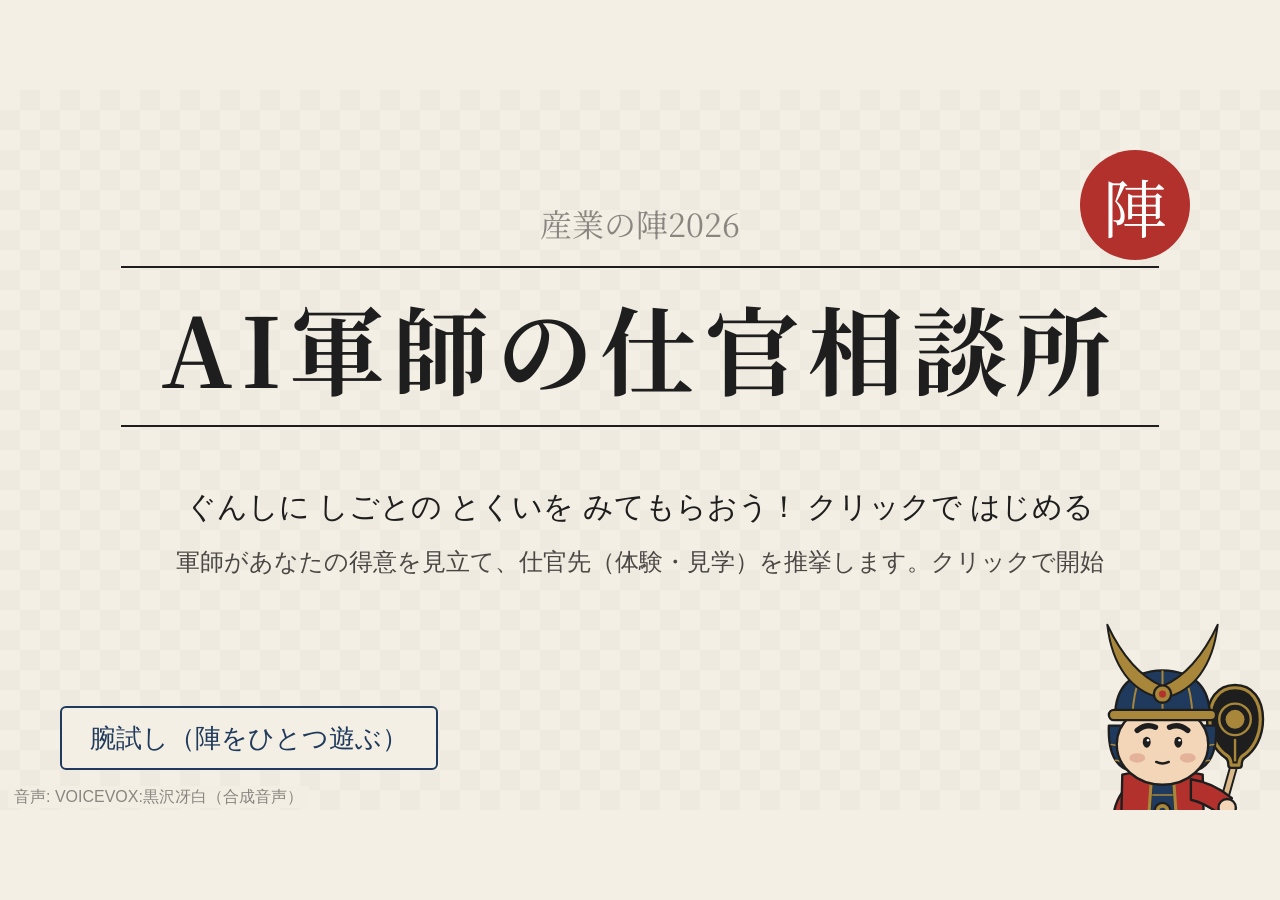
==== commit 35e8cd64: "index.html: js・css に ?v=116 を付けて古いキャッシュとの混在を防ぐ（PRJ-116） Co-Authored-By: Claude Opus 5.5 <noreply@ant" ====
--- a/sj2026-gunshi/index.html
+++ b/sj2026-gunshi/index.html
@@ -9,32 +9,32 @@
 <link rel="preconnect" href="https://fonts.gstatic.com" crossorigin>
 <!-- Web フォント（D-27）: 非ブロック読込。media=print の間は描画を待たず、読めたら all に切替。失敗時は print.css の font-family フォールバック -->
 <link rel="stylesheet" href="https://fonts.googleapis.com/css2?family=BIZ+UDPGothic:wght@400;700&family=Noto+Serif+JP:wght@400;700;900&display=swap" media="print" onload="this.media='all'">
-<link rel="stylesheet" href="css/game.css">
-<link rel="stylesheet" href="css/demo.css">
-<link rel="stylesheet" href="css/gunshi.css">
-<link rel="stylesheet" href="css/print.css" media="all">
+<link rel="stylesheet" href="css/game.css?v=116">
+<link rel="stylesheet" href="css/demo.css?v=116">
+<link rel="stylesheet" href="css/gunshi.css?v=116">
+<link rel="stylesheet" href="css/print.css?v=116" media="all">
 </head>
 <body>
 <div id="app"><div id="stage"></div></div>
 <div id="sheet"></div>
 <!-- 読込順は固定: params → data → logic（PRJ-105 無変更コピー）→ ゲーム -->
-<script src="shindan/shindan_params.js"></script>
-<script src="shindan/shindan_data.js"></script>
-<script src="shindan/shindan_logic.js"></script>
-<script src="js/texts.js"></script>
-<script src="js/pure.js"></script>
-<script src="js/demo.js"></script>
-<script src="js/stage.js"></script>
-<script src="js/net.js"></script>
+<script src="shindan/shindan_params.js?v=116"></script>
+<script src="shindan/shindan_data.js?v=116"></script>
+<script src="shindan/shindan_logic.js?v=116"></script>
+<script src="js/texts.js?v=116"></script>
+<script src="js/pure.js?v=116"></script>
+<script src="js/demo.js?v=116"></script>
+<script src="js/stage.js?v=116"></script>
+<script src="js/net.js?v=116"></script>
 <script src="js/g1.js"></script>
 <script src="js/g2.js"></script>
 <script src="js/g3.js"></script>
 <script src="js/g4.js"></script>
-<script src="js/result.js"></script>
+<script src="js/result.js?v=116"></script>
 <!-- 軍師（PRJ-114）: セリフ表 → 口パク表 → 本体。stage.js の後・app.js の前 -->
-<script src="js/gunshi_lines.js"></script>
-<script src="js/gunshi_voice.js"></script>
-<script src="js/gunshi.js"></script>
-<script src="js/app.js"></script>
+<script src="js/gunshi_lines.js?v=116"></script>
+<script src="js/gunshi_voice.js?v=116"></script>
+<script src="js/gunshi.js?v=116"></script>
+<script src="js/app.js?v=116"></script>
 </body>
 </html>
--- a/sj2026-gunshi/css/game.css
+++ b/sj2026-gunshi/css/game.css
@@ -188,3 +188,35 @@
 /* 推挙状（画面では非表示。見た目・寸法は print.css〔media=all〕に集約。ここは画面外配置と計測用だけ） */
 #sheet { display: none; width: 186mm; }
 #sheet.measure { display: block; position: absolute; left: -10000px; top: 0; visibility: hidden; }
+
+/* S4 力の横棒グラフ（PRJ-116）: 見立ての右に並べる */
+.s4-top { display: flex; justify-content: center; align-items: center; gap: 56px; }
+.s4-gr { width: 440px; text-align: left; }
+.s4-gr-h { font-family: var(--mincho); font-size: 22px; color: #4a4744; margin-bottom: 6px; }
+.s4-gr-row { display: flex; align-items: center; gap: 14px; height: 34px; }
+.s4-gr-label { flex: 0 0 150px; font-size: 20px; color: #4a4744; white-space: nowrap; }
+.s4-gr-track { flex: 1 1 auto; height: 16px; border-radius: 8px; background: #e3e6ee; overflow: hidden; }
+.s4-gr-fill { display: block; height: 100%; border-radius: 8px; background: var(--ai); transition: width .8s ease-out; }
+.s4-gr-row.top .s4-gr-fill { background: var(--shu); }
+.s4-gr-row.top .s4-gr-label { color: var(--shu); font-weight: 700; }
+
+/* 腕試し（PRJ-116） */
+.s0-ch { position: absolute; left: 60px; bottom: 40px; }
+.ch-sel .ch-title { font-size: 48px; }
+.ch-lead { font-size: 22px; color: #4a4744; margin: 6px 0 4px; }
+.ch-q { font-family: var(--mincho); font-size: 30px; margin: 18px 0 10px; }
+.ch-ages { display: grid; grid-template-columns: repeat(3, 300px); gap: 14px; justify-content: center; }
+.ch-ages .btn { width: 300px; height: 66px; font-size: 26px; background: var(--washi); color: var(--ai); }
+.ch-ages .btn.on { background: var(--ai); color: #fff; }
+.ch-jins { display: flex; gap: 18px; justify-content: center; }
+.ch-jins .btn { width: 250px; height: 96px; font-size: 26px; }
+.ch-back { position: absolute; left: 60px; bottom: 40px; }
+.ch-res { padding-top: 70px; }
+.ch-name { font-size: 44px; }
+.ch-power { font-size: 22px; color: #4a4744; margin-top: 8px; }
+.ch-score { font-family: var(--mincho); font-size: 120px; font-weight: 700; color: var(--shu); line-height: 1.1; margin-top: 16px; }
+.ch-score small { font-size: 44px; margin-left: 8px; }
+.ch-rank { font-family: var(--mincho); font-size: 36px; margin: 4px 0 18px; }
+.ch-bar { width: 600px; height: 22px; margin: 0 auto 36px; border-radius: 11px; background: #e3e6ee; overflow: hidden; }
+.ch-bar-fill { height: 100%; border-radius: 11px; background: var(--shu); transition: width .8s ease-out; }
+.ch-btns { display: flex; gap: 30px; justify-content: center; }
--- a/sj2026-gunshi/css/print.css
+++ b/sj2026-gunshi/css/print.css
@@ -94,3 +94,14 @@
   #app, .debug { display: none !important; }
   #sheet { display: block !important; position: static; visibility: visible; width: auto; }
 }
+
+/* 力の横棒グラフ（PRJ-116）: 見立て箱の主・従の下 */
+.sh-gr { margin-top: 2mm; }
+.sh-gr-h { font-size: 8pt; font-weight: 700; color: var(--sj-head); margin-bottom: .5mm; }
+.sh-gr-row { display: flex; align-items: center; gap: 2mm; height: 4.2mm; }
+.sh-gr-label { flex: 0 0 26mm; font-size: 8pt; color: var(--sj-ink); white-space: nowrap; }
+.sh-gr-track { flex: 1 1 auto; height: 2.4mm; border-radius: 1.2mm; background: #E4E7EE; overflow: hidden;
+  -webkit-print-color-adjust: exact; print-color-adjust: exact; }
+.sh-gr-fill { display: block; height: 100%; border-radius: 1.2mm; background: var(--sj-head); -webkit-print-color-adjust: exact; print-color-adjust: exact; }
+.sh-gr-row.top .sh-gr-fill { background: var(--sj-honmei); }
+.sh-gr-row.top .sh-gr-label { font-weight: 700; color: var(--sj-honmei); }
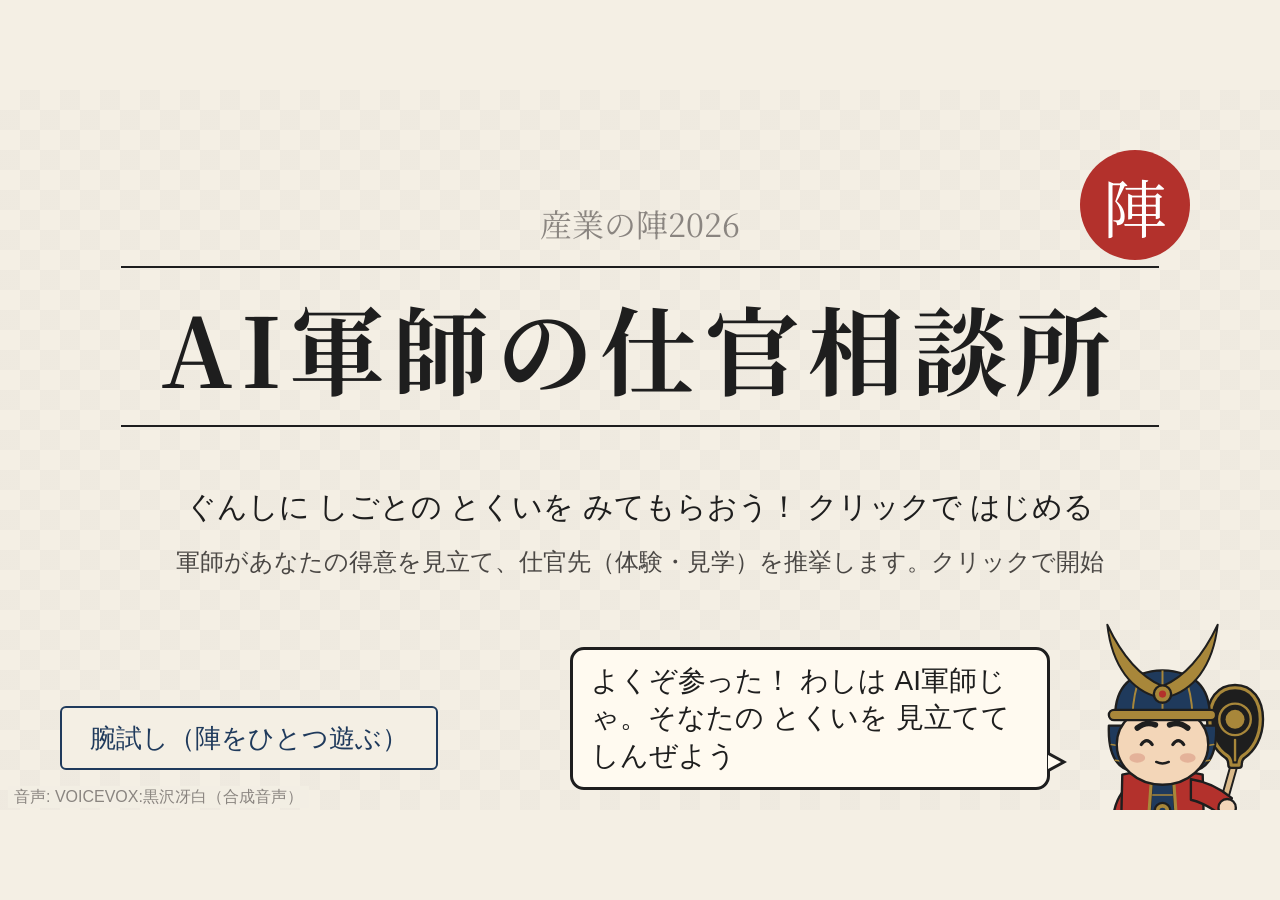
==== commit 43d2b9f8: "Merge branch 'feature/g2-balance' (PRJ-120)" ====
--- a/sj2026-gunshi/index.html
+++ b/sj2026-gunshi/index.html
@@ -9,32 +9,32 @@
 <link rel="preconnect" href="https://fonts.gstatic.com" crossorigin>
 <!-- Web フォント（D-27）: 非ブロック読込。media=print の間は描画を待たず、読めたら all に切替。失敗時は print.css の font-family フォールバック -->
 <link rel="stylesheet" href="https://fonts.googleapis.com/css2?family=BIZ+UDPGothic:wght@400;700&family=Noto+Serif+JP:wght@400;700;900&display=swap" media="print" onload="this.media='all'">
-<link rel="stylesheet" href="css/game.css?v=116">
-<link rel="stylesheet" href="css/demo.css?v=116">
-<link rel="stylesheet" href="css/gunshi.css?v=116">
-<link rel="stylesheet" href="css/print.css?v=116" media="all">
+<link rel="stylesheet" href="css/game.css?v=120">
+<link rel="stylesheet" href="css/demo.css?v=120">
+<link rel="stylesheet" href="css/gunshi.css?v=120">
+<link rel="stylesheet" href="css/print.css?v=120" media="all">
 </head>
 <body>
 <div id="app"><div id="stage"></div></div>
 <div id="sheet"></div>
 <!-- 読込順は固定: params → data → logic（PRJ-105 無変更コピー）→ ゲーム -->
-<script src="shindan/shindan_params.js?v=116"></script>
-<script src="shindan/shindan_data.js?v=116"></script>
-<script src="shindan/shindan_logic.js?v=116"></script>
-<script src="js/texts.js?v=116"></script>
-<script src="js/pure.js?v=116"></script>
-<script src="js/demo.js?v=116"></script>
-<script src="js/stage.js?v=116"></script>
-<script src="js/net.js?v=116"></script>
+<script src="shindan/shindan_params.js?v=120"></script>
+<script src="shindan/shindan_data.js?v=120"></script>
+<script src="shindan/shindan_logic.js?v=120"></script>
+<script src="js/texts.js?v=120"></script>
+<script src="js/pure.js?v=120"></script>
+<script src="js/demo.js?v=120"></script>
+<script src="js/stage.js?v=120"></script>
+<script src="js/net.js?v=120"></script>
 <script src="js/g1.js"></script>
 <script src="js/g2.js"></script>
 <script src="js/g3.js"></script>
 <script src="js/g4.js"></script>
-<script src="js/result.js?v=116"></script>
+<script src="js/result.js?v=120"></script>
 <!-- 軍師（PRJ-114）: セリフ表 → 口パク表 → 本体。stage.js の後・app.js の前 -->
-<script src="js/gunshi_lines.js?v=116"></script>
-<script src="js/gunshi_voice.js?v=116"></script>
-<script src="js/gunshi.js?v=116"></script>
-<script src="js/app.js?v=116"></script>
+<script src="js/gunshi_lines.js?v=120"></script>
+<script src="js/gunshi_voice.js?v=120"></script>
+<script src="js/gunshi.js?v=120"></script>
+<script src="js/app.js?v=120"></script>
 </body>
 </html>
--- a/sj2026-gunshi/css/game.css
+++ b/sj2026-gunshi/css/game.css
@@ -151,14 +151,14 @@
 
 /* S3 問い */
 .s3-head { font-size: 26px; color: var(--usuzumi); }
-.s3-text { font-size: 48px; margin: 16px 0 40px; }
+.s3-text { font-size: 48px; margin: 16px 0 24px; }
 .s3-cards { display: flex; justify-content: center; gap: 18px; }
-.s3 .card { background: #fffaf0; color: var(--sumi); border-color: var(--sumi); width: 210px; min-height: 260px; display: flex; flex-direction: column; align-items: center; justify-content: flex-start; padding: 14px 10px; }
+.s3 .card { background: #fffaf0; color: var(--sumi); border-color: var(--sumi); width: 210px; min-height: 230px; display: flex; flex-direction: column; align-items: center; justify-content: flex-start; padding: 14px 10px; }
 .s3-cards.n3 .card { width: 320px; }
 .card-no { font-size: 22px; color: var(--usuzumi); align-self: flex-start; }
 .card-icon svg { width: 120px; height: 90px; }
 .card-label { font-size: 26px; margin-top: 10px; line-height: 1.4; }
-.s3-hint { margin-top: 30px; font-size: 22px; color: #4a4744; }
+.s3-hint { margin-top: 20px; font-size: 22px; color: #4a4744; }
 .i-ita { fill: var(--ita); stroke: var(--sumi); stroke-width: 2; } .i-line { fill: none; stroke: var(--sumi); stroke-width: 3; }
 .i-spark { fill: var(--shu); } .i-paper { fill: #fff; stroke: var(--sumi); stroke-width: 2; } .i-fill { fill: var(--sumi); } .i-q { font-size: 44px; text-anchor: middle; fill: var(--usuzumi); }
 
@@ -220,3 +220,16 @@
 .ch-bar { width: 600px; height: 22px; margin: 0 auto 36px; border-radius: 11px; background: #e3e6ee; overflow: hidden; }
 .ch-bar-fill { height: 100%; border-radius: 11px; background: var(--shu); transition: width .8s ease-out; }
 .ch-btns { display: flex; gap: 30px; justify-content: center; }
+
+/* スマホ・タブレット（PRJ-117）: ダブルタップ拡大・引っぱり更新・長押しメニュー・タップの色を止める */
+html, body { touch-action: manipulation; overscroll-behavior: none; -webkit-touch-callout: none; -webkit-tap-highlight-color: transparent; }
+/* タッチ端末の縦向きは画面が小さくなりすぎるので、横向きにしてもらう */
+@media screen and (orientation: portrait) and (pointer: coarse) {
+  body::after {
+    content: "📱↻\A スマホを 横向きに してください\A（画面を回すと はじまります）";
+    white-space: pre; position: fixed; inset: 0; z-index: 2147483647;
+    display: flex; align-items: center; justify-content: center; text-align: center;
+    background: var(--washi); color: var(--sumi); font-family: var(--mincho); font-size: 22px; line-height: 1.8;
+  }
+}
+.g2-count { font-family: var(--mincho); font-size: 30px; text-align: left; }   /* 問題 n / N（PRJ-120） */
